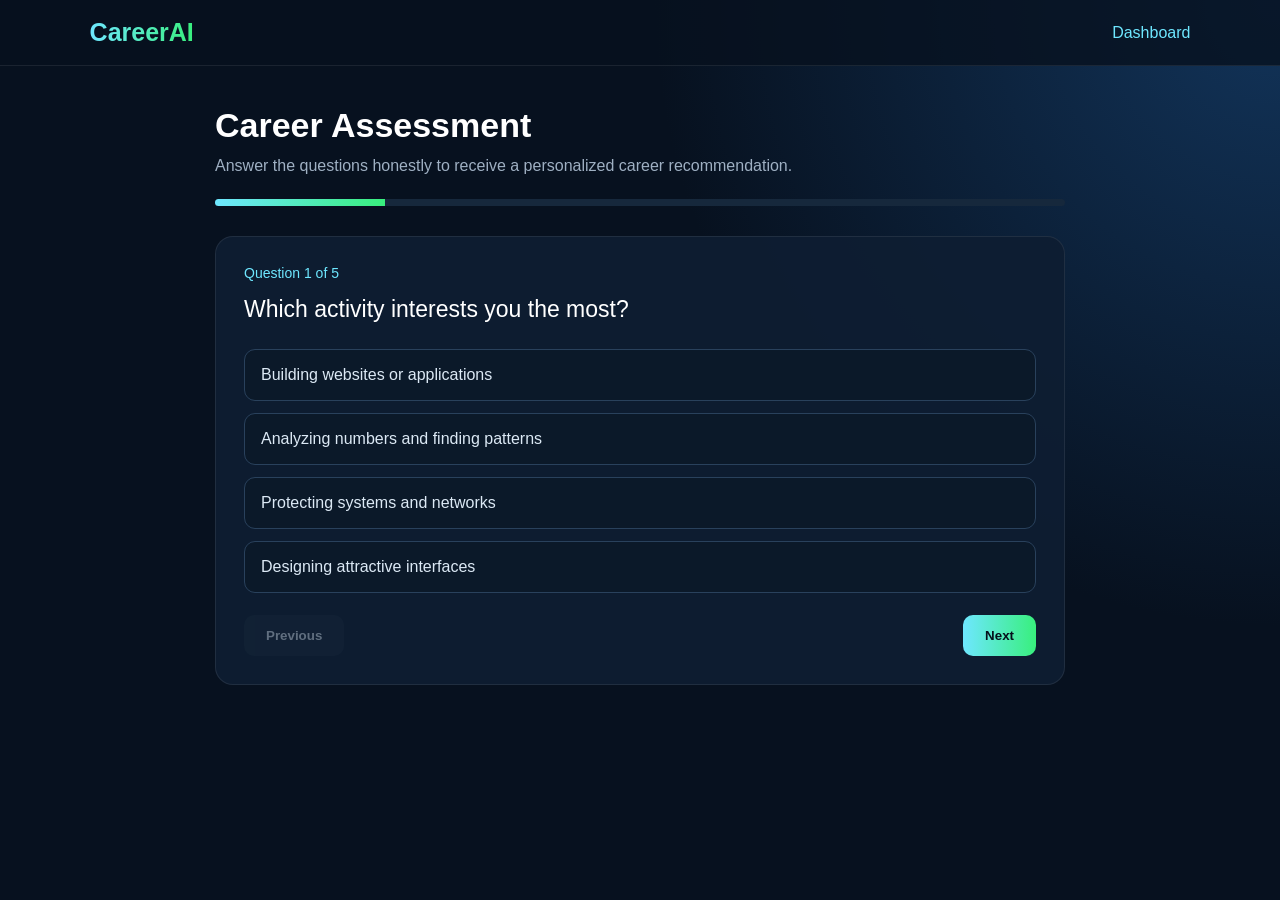
==== assessment.html @ 937c9fd8 "Add career assessment page" ====
<!DOCTYPE html>
<html lang="en">
<head>
<meta charset="UTF-8">
<meta name="viewport" content="width=device-width, initial-scale=1.0">
<title>Career Assessment | CareerAI</title>

<style>
*{
    box-sizing:border-box;
    margin:0;
    padding:0;
}

body{
    font-family:Arial,sans-serif;
    background:
        radial-gradient(circle at top right,#12345a,transparent 40%),
        #07111f;
    color:#fff;
    min-height:100vh;
}

.navbar{
    padding:18px 7%;
    display:flex;
    justify-content:space-between;
    align-items:center;
    border-bottom:1px solid rgba(255,255,255,.08);
    background:rgba(7,17,31,.8);
}

.logo{
    font-size:25px;
    font-weight:800;
    background:linear-gradient(90deg,#6ee7ff,#38ef7d);
    background-clip:text;
    -webkit-background-clip:text;
    -webkit-text-fill-color:transparent;
}

.back{
    color:#6ee7ff;
    text-decoration:none;
}

.container{
    width:92%;
    max-width:850px;
    margin:40px auto;
}

.header{
    margin-bottom:30px;
}

.header h1{
    font-size:34px;
    margin-bottom:8px;
}

.header p{
    color:#9fb0c3;
    line-height:1.6;
}

.progress{
    height:7px;
    background:#16283c;
    border-radius:10px;
    margin:20px 0 30px;
    overflow:hidden;
}

.progress-bar{
    height:100%;
    width:20%;
    background:linear-gradient(90deg,#6ee7ff,#38ef7d);
    transition:.3s;
}

.question-card{
    background:rgba(15,30,50,.92);
    border:1px solid rgba(255,255,255,.08);
    border-radius:18px;
    padding:28px;
}

.question-number{
    color:#6ee7ff;
    font-size:14px;
    margin-bottom:12px;
}

.question{
    font-size:23px;
    line-height:1.4;
    margin-bottom:24px;
}

.options{
    display:grid;
    gap:12px;
}

.option{
    padding:16px;
    border-radius:11px;
    border:1px solid #29415c;
    background:#0b1929;
    cursor:pointer;
    transition:.2s;
    color:#dce9f5;
}

.option:hover{
    border-color:#6ee7ff;
    transform:translateY(-1px);
}

.option.selected{
    border-color:#6ee7ff;
    background:rgba(110,231,255,.1);
}

.buttons{
    display:flex;
    justify-content:space-between;
    gap:12px;
    margin-top:22px;
}

button{
    border:none;
    padding:13px 22px;
    border-radius:10px;
    font-weight:700;
    cursor:pointer;
}

.prev{
    background:#17283b;
    color:#dce9f5;
}

.next{
    background:linear-gradient(90deg,#6ee7ff,#38ef7d);
    color:#06101b;
}

button:disabled{
    opacity:.4;
    cursor:not-allowed;
}

.result{
    display:none;
    text-align:center;
}

.result h2{
    font-size:30px;
    margin-bottom:15px;
}

.result-career{
    font-size:27px;
    font-weight:800;
    color:#6ee7ff;
    margin:15px 0;
}

.result p{
    color:#b7c7d8;
    line-height:1.7;
}

.score{
    margin:20px 0;
    font-size:22px;
    font-weight:700;
}

@media(max-width:600px){
    .header h1{
        font-size:28px;
    }

    .question{
        font-size:20px;
    }

    .question-card{
        padding:22px;
    }
}
</style>
</head>

<body>

<nav class="navbar">
    <div class="logo">CareerAI</div>
    <a class="back" href="dashboard.html">Dashboard</a>
</nav>

<main class="container">

    <div class="header">
        <h1>Career Assessment</h1>
        <p>
            Answer the questions honestly to receive a
            personalized career recommendation.
        </p>

        <div class="progress">
            <div class="progress-bar" id="progressBar"></div>
        </div>
    </div>

    <div class="question-card" id="questionCard">

        <div class="question-number" id="questionNumber">
            Question 1 of 5
        </div>

        <div class="question" id="question"></div>

        <div class="options" id="options"></div>

        <div class="buttons">

            <button
                class="prev"
                id="prevButton"
                onclick="previousQuestion()"
                disabled>
                Previous
            </button>

            <button
                class="next"
                id="nextButton"
                onclick="nextQuestion()">
                Next
            </button>

        </div>

    </div>

    <div class="question-card result" id="result">

        <h2>Assessment Complete 🎉</h2>

        <p>Your recommended career is:</p>

        <div class="result-career" id="resultCareer"></div>

        <div class="score" id="resultScore"></div>

        <p id="resultDescription"></p>

        <div class="buttons">
            <button
                class="next"
                onclick="window.location.href='recommendations.html'">
                View Recommendations
            </button>
        </div>

    </div>

</main>

<script>

const questions = [

    {
        question:"Which activity interests you the most?",
        options:[
            {text:"Building websites or applications",career:"Software Developer"},
            {text:"Analyzing numbers and finding patterns",career:"Data Analyst"},
            {text:"Protecting systems and networks",career:"Cyber Security Specialist"},
            {text:"Designing attractive interfaces",career:"UI/UX Designer"}
        ]
    },

    {
        question:"Which skill do you enjoy using most?",
        options:[
            {text:"Programming and logical thinking",career:"Software Developer"},
            {text:"Mathematics and data analysis",career:"Data Analyst"},
            {text:"Problem solving and security",career:"Cyber Security Specialist"},
            {text:"Creativity and visual design",career:"UI/UX Designer"}
        ]
    },

    {
        question:"What type of problem do you prefer solving?",
        options:[
            {text:"Technical problems using code",career:"Software Developer"},
            {text:"Problems involving data and statistics",career:"Data Analyst"},
            {text:"Security threats and vulnerabilities",career:"Cyber Security Specialist"},
            {text:"User experience and design problems",career:"UI/UX Designer"}
        ]
    },

    {
        question:"Which work environment sounds most interesting?",
        options:[
            {text:"Software development team",career:"Software Developer"},
            {text:"Business intelligence team",career:"Data Analyst"},
            {text:"Security operations team",career:"Cyber Security Specialist"},
            {text:"Creative design team",career:"UI/UX Designer"}
        ]
    },

    {
        question:"What is your strongest personal quality?",
        options:[
            {text:"Logical and systematic thinking",career:"Software Developer"},
            {text:"Analytical and detail-oriented thinking",career:"Data Analyst"},
            {text:"Alertness and problem solving",career:"Cyber Security Specialist"},
            {text:"Creativity and empathy",career:"UI/UX Designer"}
        ]
    }

];

let currentQuestion = 0;
let answers = [];

const questionElement =
    document.getElementById("question");

const optionsElement =
    document.getElementById("options");

const questionNumberElement =
    document.getElementById("questionNumber");

const progressBar =
    document.getElementById("progressBar");

const prevButton =
    document.getElementById("prevButton");

const nextButton =
    document.getElementById("nextButton");


function showQuestion(){

    const current =
        questions[currentQuestion];

    questionNumberElement.textContent =
        "Question " +
        (currentQuestion + 1) +
        " of " +
        questions.length;

    questionElement.textContent =
        current.question;

    optionsElement.innerHTML = "";

    current.options.forEach(function(option,index){

        const div =
            document.createElement("div");

        div.className = "option";

        div.textContent =
            option.text;

        if(
            answers[currentQuestion] &&
            answers[currentQuestion].index === index
        ){
            div.classList.add("selected");
        }

        div.onclick = function(){

            answers[currentQuestion] = {
                index:index,
                career:option.career
            };

            showQuestion();

        };

        optionsElement.appendChild(div);

    });

    prevButton.disabled =
        currentQuestion === 0;

    nextButton.textContent =
        currentQuestion === questions.length - 1
        ? "Finish Assessment"
        : "Next";

    progressBar.style.width =
        ((currentQuestion + 1) /
        questions.length * 100) + "%";
}


function nextQuestion(){

    if(!answers[currentQuestion]){

        alert("Please select an option.");
        return;

    }

    if(currentQuestion < questions.length - 1){

        currentQuestion++;

        showQuestion();

    }else{

        finishAssessment();

    }
}


function previousQuestion(){

    if(currentQuestion > 0){

        currentQuestion--;

        showQuestion();

    }
}


function finishAssessment(){

    const scores = {};

    answers.forEach(function(answer){

        scores[answer.career] =
            (scores[answer.career] || 0) + 1;

    });

    let recommendedCareer =
        "Software Developer";

    let highestScore = 0;

    Object.keys(scores).forEach(function(career){

        if(scores[career] > highestScore){

            highestScore =
                scores[career];

            recommendedCareer =
                career;
        }

    });

    const score =
        Math.round(
            highestScore /
            questions.length *
            100
        );

    const descriptions = {

        "Software Developer":
            "A career focused on designing, developing and maintaining software applications using programming and logical problem solving.",

        "Data Analyst":
            "A career focused on analyzing data, identifying patterns and supporting decisions using statistics and analytical tools.",

        "Cyber Security Specialist":
            "A career focused on protecting systems, networks and information from security threats and vulnerabilities.",

        "UI/UX Designer":
            "A career focused on creating useful, accessible and visually engaging digital experiences for users."
    };

    const skills = {

        "Software Developer":
            ["Java","Programming","Problem Solving","Web Development"],

        "Data Analyst":
            ["Python","Excel","SQL","Data Analysis"],

        "Cyber Security Specialist":
            ["Networking","Linux","Security","Risk Analysis"],

        "UI/UX Designer":
            ["Figma","Wireframing","Prototyping","User Research"]
    };

    const assessment = {

        career:recommendedCareer,

        score:score,

        description:
            descriptions[recommendedCareer],

        skills:
            skills[recommendedCareer]

    };

    localStorage.setItem(
        "careerAIAssessment",
        JSON.stringify(assessment)
    );

    document.getElementById("questionCard")
        .style.display = "none";

    document.getElementById("result")
        .style.display = "block";

    document.getElementById("resultCareer")
        .textContent = recommendedCareer;

    document.getElementById("resultScore")
        .textContent =
            "Match Score: " + score + "%";

    document.getElementById("resultDescription")
        .textContent =
            descriptions[recommendedCareer];
}


showQuestion();

</script>

</body>
</html>
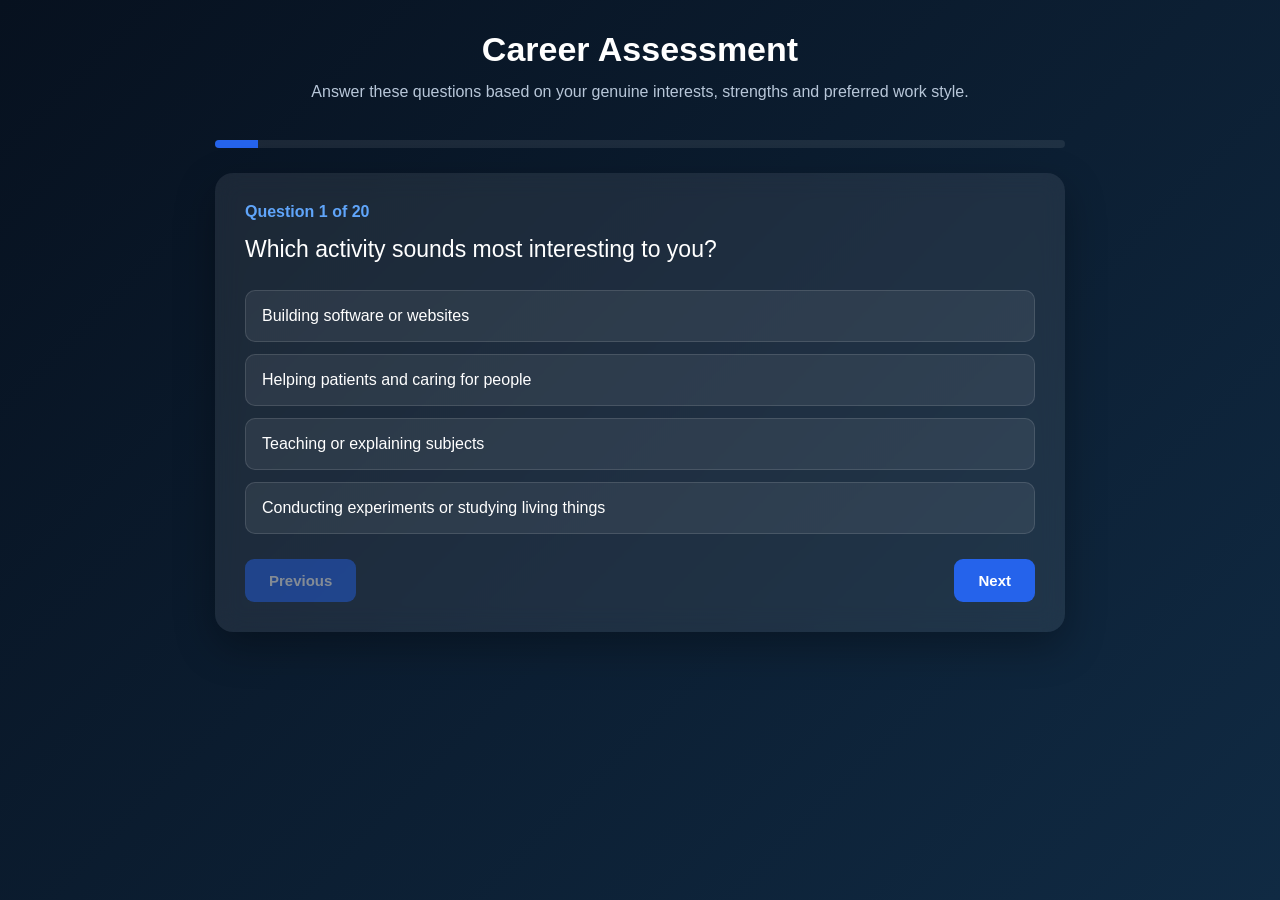
==== commit 961a9bbb: "Expand career assessment" ====
--- a/assessment.html
+++ b/assessment.html
@@ -1,554 +1,990 @@
 <!DOCTYPE html>
 <html lang="en">
 <head>
-<meta charset="UTF-8">
-<meta name="viewport" content="width=device-width, initial-scale=1.0">
-<title>Career Assessment | CareerAI</title>
-
-<style>
-*{
-    box-sizing:border-box;
-    margin:0;
-    padding:0;
-}
-
-body{
-    font-family:Arial,sans-serif;
-    background:
-        radial-gradient(circle at top right,#12345a,transparent 40%),
-        #07111f;
-    color:#fff;
-    min-height:100vh;
-}
-
-.navbar{
-    padding:18px 7%;
-    display:flex;
-    justify-content:space-between;
-    align-items:center;
-    border-bottom:1px solid rgba(255,255,255,.08);
-    background:rgba(7,17,31,.8);
-}
-
-.logo{
-    font-size:25px;
-    font-weight:800;
-    background:linear-gradient(90deg,#6ee7ff,#38ef7d);
-    background-clip:text;
-    -webkit-background-clip:text;
-    -webkit-text-fill-color:transparent;
-}
-
-.back{
-    color:#6ee7ff;
-    text-decoration:none;
-}
-
-.container{
-    width:92%;
-    max-width:850px;
-    margin:40px auto;
-}
-
-.header{
-    margin-bottom:30px;
-}
-
-.header h1{
-    font-size:34px;
-    margin-bottom:8px;
-}
-
-.header p{
-    color:#9fb0c3;
-    line-height:1.6;
-}
-
-.progress{
-    height:7px;
-    background:#16283c;
-    border-radius:10px;
-    margin:20px 0 30px;
-    overflow:hidden;
-}
-
-.progress-bar{
-    height:100%;
-    width:20%;
-    background:linear-gradient(90deg,#6ee7ff,#38ef7d);
-    transition:.3s;
-}
-
-.question-card{
-    background:rgba(15,30,50,.92);
-    border:1px solid rgba(255,255,255,.08);
-    border-radius:18px;
-    padding:28px;
-}
-
-.question-number{
-    color:#6ee7ff;
-    font-size:14px;
-    margin-bottom:12px;
-}
-
-.question{
-    font-size:23px;
-    line-height:1.4;
-    margin-bottom:24px;
-}
-
-.options{
-    display:grid;
-    gap:12px;
-}
-
-.option{
-    padding:16px;
-    border-radius:11px;
-    border:1px solid #29415c;
-    background:#0b1929;
-    cursor:pointer;
-    transition:.2s;
-    color:#dce9f5;
-}
-
-.option:hover{
-    border-color:#6ee7ff;
-    transform:translateY(-1px);
-}
-
-.option.selected{
-    border-color:#6ee7ff;
-    background:rgba(110,231,255,.1);
-}
-
-.buttons{
-    display:flex;
-    justify-content:space-between;
-    gap:12px;
-    margin-top:22px;
-}
-
-button{
-    border:none;
-    padding:13px 22px;
-    border-radius:10px;
-    font-weight:700;
-    cursor:pointer;
-}
-
-.prev{
-    background:#17283b;
-    color:#dce9f5;
-}
-
-.next{
-    background:linear-gradient(90deg,#6ee7ff,#38ef7d);
-    color:#06101b;
-}
-
-button:disabled{
-    opacity:.4;
-    cursor:not-allowed;
-}
-
-.result{
-    display:none;
-    text-align:center;
-}
-
-.result h2{
-    font-size:30px;
-    margin-bottom:15px;
-}
-
-.result-career{
-    font-size:27px;
-    font-weight:800;
-    color:#6ee7ff;
-    margin:15px 0;
-}
-
-.result p{
-    color:#b7c7d8;
-    line-height:1.7;
-}
-
-.score{
-    margin:20px 0;
-    font-size:22px;
-    font-weight:700;
-}
-
-@media(max-width:600px){
-    .header h1{
-        font-size:28px;
-    }
-
-    .question{
-        font-size:20px;
-    }
-
-    .question-card{
-        padding:22px;
-    }
-}
-</style>
+    <meta charset="UTF-8">
+    <meta name="viewport" content="width=device-width, initial-scale=1.0">
+
+    <title>CareerAI - Career Assessment</title>
+
+    <style>
+        * {
+            margin: 0;
+            padding: 0;
+            box-sizing: border-box;
+        }
+
+        body {
+            font-family: Arial, sans-serif;
+            min-height: 100vh;
+            background: linear-gradient(135deg, #07111f, #102a43);
+            color: white;
+            padding: 30px 20px;
+        }
+
+        .container {
+            max-width: 850px;
+            margin: auto;
+        }
+
+        .header {
+            text-align: center;
+            margin-bottom: 35px;
+        }
+
+        .header h1 {
+            font-size: 34px;
+            margin-bottom: 10px;
+        }
+
+        .header p {
+            color: #b8c7d9;
+            line-height: 1.6;
+        }
+
+        .progress-container {
+            background: rgba(255,255,255,.08);
+            height: 8px;
+            border-radius: 20px;
+            margin-bottom: 25px;
+            overflow: hidden;
+        }
+
+        .progress {
+            height: 100%;
+            width: 0%;
+            background: #2563eb;
+            transition: width .3s ease;
+        }
+
+        .question-card {
+            background: rgba(255,255,255,.08);
+            border-radius: 18px;
+            padding: 30px;
+            box-shadow: 0 15px 40px rgba(0,0,0,.3);
+            backdrop-filter: blur(12px);
+        }
+
+        .question-number {
+            color: #60a5fa;
+            font-weight: bold;
+            margin-bottom: 12px;
+        }
+
+        .question {
+            font-size: 23px;
+            line-height: 1.4;
+            margin-bottom: 25px;
+        }
+
+        .options {
+            display: grid;
+            gap: 12px;
+        }
+
+        .option {
+            padding: 16px;
+            border-radius: 10px;
+            background: rgba(255,255,255,.07);
+            border: 1px solid rgba(255,255,255,.12);
+            cursor: pointer;
+            transition: .2s ease;
+        }
+
+        .option:hover {
+            background: rgba(37,99,235,.25);
+            border-color: #3b82f6;
+        }
+
+        .option.selected {
+            background: #2563eb;
+            border-color: #60a5fa;
+        }
+
+        .navigation {
+            display: flex;
+            justify-content: space-between;
+            gap: 15px;
+            margin-top: 25px;
+        }
+
+        button {
+            padding: 13px 24px;
+            border: none;
+            border-radius: 9px;
+            background: #2563eb;
+            color: white;
+            font-size: 15px;
+            font-weight: bold;
+            cursor: pointer;
+        }
+
+        button:hover {
+            background: #1d4ed8;
+        }
+
+        button:disabled {
+            opacity: .45;
+            cursor: not-allowed;
+        }
+
+        .result {
+            display: none;
+            background: rgba(255,255,255,.08);
+            border-radius: 18px;
+            padding: 35px;
+            text-align: center;
+        }
+
+        .result h2 {
+            font-size: 30px;
+            margin-bottom: 15px;
+        }
+
+        .score {
+            color: #60a5fa;
+            font-size: 22px;
+            font-weight: bold;
+            margin-bottom: 20px;
+        }
+
+        .description {
+            color: #c5d2df;
+            line-height: 1.7;
+            margin-bottom: 25px;
+        }
+
+        .skills {
+            display: flex;
+            flex-wrap: wrap;
+            justify-content: center;
+            gap: 10px;
+            margin-bottom: 25px;
+        }
+
+        .skill {
+            background: rgba(37,99,235,.25);
+            padding: 8px 13px;
+            border-radius: 20px;
+            font-size: 14px;
+        }
+
+        .result a {
+            display: inline-block;
+            padding: 13px 22px;
+            background: #2563eb;
+            color: white;
+            text-decoration: none;
+            border-radius: 9px;
+            font-weight: bold;
+            margin: 5px;
+        }
+
+        .home-link {
+            background: #334155 !important;
+        }
+
+        @media(max-width:600px) {
+
+            .question-card,
+            .result {
+                padding: 22px;
+            }
+
+            .question {
+                font-size: 19px;
+            }
+
+            .navigation {
+                flex-direction: column;
+            }
+
+            button {
+                width: 100%;
+            }
+        }
+    </style>
 </head>
 
 <body>
 
-<nav class="navbar">
-    <div class="logo">CareerAI</div>
-    <a class="back" href="dashboard.html">Dashboard</a>
-</nav>
-
-<main class="container">
+<div class="container">
 
     <div class="header">
         <h1>Career Assessment</h1>
+
         <p>
-            Answer the questions honestly to receive a
-            personalized career recommendation.
+            Answer these questions based on your genuine interests,
+            strengths and preferred work style.
         </p>
-
-        <div class="progress">
-            <div class="progress-bar" id="progressBar"></div>
+    </div>
+
+    <div id="assessmentArea">
+
+        <div class="progress-container">
+            <div id="progress" class="progress"></div>
         </div>
+
+        <div class="question-card">
+
+            <div id="questionNumber" class="question-number"></div>
+
+            <div id="question" class="question"></div>
+
+            <div id="options" class="options"></div>
+
+            <div class="navigation">
+
+                <button
+                    id="previousButton"
+                    onclick="previousQuestion()">
+                    Previous
+                </button>
+
+                <button
+                    id="nextButton"
+                    onclick="nextQuestion()">
+                    Next
+                </button>
+
+            </div>
+
+        </div>
+
     </div>
 
-    <div class="question-card" id="questionCard">
-
-        <div class="question-number" id="questionNumber">
-            Question 1 of 5
-        </div>
-
-        <div class="question" id="question"></div>
-
-        <div class="options" id="options"></div>
-
-        <div class="buttons">
-
-            <button
-                class="prev"
-                id="prevButton"
-                onclick="previousQuestion()"
-                disabled>
-                Previous
-            </button>
-
-            <button
-                class="next"
-                id="nextButton"
-                onclick="nextQuestion()">
-                Next
-            </button>
-
-        </div>
-
-    </div>
-
-    <div class="question-card result" id="result">
-
-        <h2>Assessment Complete 🎉</h2>
-
-        <p>Your recommended career is:</p>
-
-        <div class="result-career" id="resultCareer"></div>
-
-        <div class="score" id="resultScore"></div>
-
-        <p id="resultDescription"></p>
-
-        <div class="buttons">
-            <button
-                class="next"
-                onclick="window.location.href='recommendations.html'">
-                View Recommendations
-            </button>
-        </div>
-
-    </div>
-
-</main>
+    <div id="result" class="result"></div>
+
+</div>
 
 <script>
 
 const questions = [
 
     {
-        question:"Which activity interests you the most?",
-        options:[
-            {text:"Building websites or applications",career:"Software Developer"},
-            {text:"Analyzing numbers and finding patterns",career:"Data Analyst"},
-            {text:"Protecting systems and networks",career:"Cyber Security Specialist"},
-            {text:"Designing attractive interfaces",career:"UI/UX Designer"}
-        ]
-    },
-
-    {
-        question:"Which skill do you enjoy using most?",
-        options:[
-            {text:"Programming and logical thinking",career:"Software Developer"},
-            {text:"Mathematics and data analysis",career:"Data Analyst"},
-            {text:"Problem solving and security",career:"Cyber Security Specialist"},
-            {text:"Creativity and visual design",career:"UI/UX Designer"}
-        ]
-    },
-
-    {
-        question:"What type of problem do you prefer solving?",
-        options:[
-            {text:"Technical problems using code",career:"Software Developer"},
-            {text:"Problems involving data and statistics",career:"Data Analyst"},
-            {text:"Security threats and vulnerabilities",career:"Cyber Security Specialist"},
-            {text:"User experience and design problems",career:"UI/UX Designer"}
-        ]
-    },
-
-    {
-        question:"Which work environment sounds most interesting?",
-        options:[
-            {text:"Software development team",career:"Software Developer"},
-            {text:"Business intelligence team",career:"Data Analyst"},
-            {text:"Security operations team",career:"Cyber Security Specialist"},
-            {text:"Creative design team",career:"UI/UX Designer"}
-        ]
-    },
-
-    {
-        question:"What is your strongest personal quality?",
-        options:[
-            {text:"Logical and systematic thinking",career:"Software Developer"},
-            {text:"Analytical and detail-oriented thinking",career:"Data Analyst"},
-            {text:"Alertness and problem solving",career:"Cyber Security Specialist"},
-            {text:"Creativity and empathy",career:"UI/UX Designer"}
+        question:
+            "Which activity sounds most interesting to you?",
+        options: [
+            ["Building software or websites", "technology"],
+            ["Helping patients and caring for people", "healthcare"],
+            ["Teaching or explaining subjects", "education"],
+            ["Conducting experiments or studying living things", "biology"]
+        ]
+    },
+
+    {
+        question:
+            "Which subject do you enjoy the most?",
+        options: [
+            ["Computer Science", "technology"],
+            ["Biology", "biology"],
+            ["Mathematics and Statistics", "data"],
+            ["Languages and Social Sciences", "education"]
+        ]
+    },
+
+    {
+        question:
+            "How would you feel about working in a hospital?",
+        options: [
+            ["Very interested", "healthcare"],
+            ["Interested in laboratory work", "lab"],
+            ["Not particularly interested", "technology"],
+            ["I prefer teaching or office work", "education"]
+        ]
+    },
+
+    {
+        question:
+            "What type of problem do you enjoy solving?",
+        options: [
+            ["Programming and technical problems", "technology"],
+            ["Medical or biological problems", "healthcare"],
+            ["Data and numerical problems", "data"],
+            ["People, learning and communication problems", "education"]
+        ]
+    },
+
+    {
+        question:
+            "Which activity would you enjoy in a laboratory?",
+        options: [
+            ["Studying cells, genes or organisms", "biology"],
+            ["Testing medical samples", "lab"],
+            ["Developing technology or software", "technology"],
+            ["I would rather teach or communicate", "education"]
+        ]
+    },
+
+    {
+        question:
+            "Which work environment appeals to you most?",
+        options: [
+            ["Technology company", "technology"],
+            ["Hospital or healthcare centre", "healthcare"],
+            ["School or college", "education"],
+            ["Research or laboratory", "biology"]
+        ]
+    },
+
+    {
+        question:
+            "What is your strongest natural ability?",
+        options: [
+            ["Logical thinking", "technology"],
+            ["Understanding people", "healthcare"],
+            ["Explaining ideas clearly", "education"],
+            ["Scientific curiosity", "biology"]
+        ]
+    },
+
+    {
+        question:
+            "Which activity sounds most rewarding?",
+        options: [
+            ["Creating an application", "software"],
+            ["Helping a patient recover", "healthcare"],
+            ["Helping students understand a topic", "education"],
+            ["Discovering something through research", "research"]
+        ]
+    },
+
+    {
+        question:
+            "How interested are you in human anatomy and physiology?",
+        options: [
+            ["Very interested", "medical"],
+            ["Somewhat interested", "healthcare"],
+            ["Interested mainly from a research perspective", "biology"],
+            ["Not very interested", "technology"]
+        ]
+    },
+
+    {
+        question:
+            "Which activity would you prefer?",
+        options: [
+            ["Analyzing datasets", "data"],
+            ["Performing laboratory tests", "lab"],
+            ["Teaching a group of students", "education"],
+            ["Designing software", "software"]
+        ]
+    },
+
+    {
+        question:
+            "Which statement describes you best?",
+        options: [
+            ["I enjoy computers and technology", "technology"],
+            ["I enjoy caring for people", "healthcare"],
+            ["I enjoy explaining and guiding others", "education"],
+            ["I enjoy science and experiments", "biology"]
+        ]
+    },
+
+    {
+        question:
+            "Which career activity sounds most exciting?",
+        options: [
+            ["Developing artificial intelligence", "ai"],
+            ["Working with medicines", "pharmacy"],
+            ["Teaching students", "teacher"],
+            ["Studying diseases and biological systems", "research"]
+        ]
+    },
+
+    {
+        question:
+            "How do you feel about mathematics?",
+        options: [
+            ["I really enjoy it", "data"],
+            ["I use it when solving technical problems", "technology"],
+            ["I prefer biology and science", "biology"],
+            ["I prefer communication and people", "education"]
+        ]
+    },
+
+    {
+        question:
+            "Which skill would you most like to develop?",
+        options: [
+            ["Programming", "software"],
+            ["Clinical and patient-care skills", "healthcare"],
+            ["Teaching and presentation", "teacher"],
+            ["Laboratory and research skills", "lab"]
+        ]
+    },
+
+    {
+        question:
+            "What motivates you most?",
+        options: [
+            ["Creating innovative technology", "technology"],
+            ["Improving people's health", "healthcare"],
+            ["Helping people learn", "education"],
+            ["Discovering new scientific knowledge", "research"]
+        ]
+    },
+
+    {
+        question:
+            "Which activity requires the type of attention you enjoy?",
+        options: [
+            ["Debugging code", "software"],
+            ["Checking medical information carefully", "medical"],
+            ["Preparing lessons", "teacher"],
+            ["Analyzing laboratory results", "lab"]
+        ]
+    },
+
+    {
+        question:
+            "Which field interests you most?",
+        options: [
+            ["Artificial Intelligence", "ai"],
+            ["Medicine and healthcare", "healthcare"],
+            ["Education and teaching", "education"],
+            ["Biotechnology and life sciences", "biology"]
+        ]
+    },
+
+    {
+        question:
+            "Would you enjoy working directly with people every day?",
+        options: [
+            ["Yes, especially patients", "healthcare"],
+            ["Yes, especially students", "teacher"],
+            ["Sometimes, but I prefer technology", "technology"],
+            ["I prefer laboratory or research work", "research"]
+        ]
+    },
+
+    {
+        question:
+            "Which achievement would make you most proud?",
+        options: [
+            ["Building useful software", "software"],
+            ["Helping someone improve their health", "healthcare"],
+            ["Helping students succeed", "education"],
+            ["Making a scientific discovery", "research"]
+        ]
+    },
+
+    {
+        question:
+            "Which career direction feels closest to your personality?",
+        options: [
+            ["Technology and innovation", "technology"],
+            ["Healthcare and patient care", "healthcare"],
+            ["Teaching and education", "education"],
+            ["Science and biological research", "biology"]
         ]
     }
 
 ];
 
+
+const careers = {
+
+    "Software Developer": {
+        keys: ["technology", "software"],
+        description:
+            "Designs, develops and maintains software applications and digital systems.",
+        skills: [
+            "Programming",
+            "Problem Solving",
+            "Algorithms",
+            "Web Development",
+            "Database Skills",
+            "Logical Thinking"
+        ]
+    },
+
+    "Data Analyst": {
+        keys: ["data"],
+        description:
+            "Analyzes data to discover patterns, trends and insights that support decision-making.",
+        skills: [
+            "Statistics",
+            "Data Analysis",
+            "Excel",
+            "SQL",
+            "Visualization",
+            "Critical Thinking"
+        ]
+    },
+
+    "AI / Machine Learning Engineer": {
+        keys: ["ai", "technology"],
+        description:
+            "Develops intelligent systems using artificial intelligence and machine learning techniques.",
+        skills: [
+            "Python",
+            "Machine Learning",
+            "Mathematics",
+            "Statistics",
+            "Data Science",
+            "Problem Solving"
+        ]
+    },
+
+    "Cybersecurity Specialist": {
+        keys: ["technology"],
+        description:
+            "Protects computer systems, networks and data from security threats.",
+        skills: [
+            "Networking",
+            "Cybersecurity",
+            "Linux",
+            "Security Analysis",
+            "Problem Solving",
+            "Risk Management"
+        ]
+    },
+
+    "UI/UX Designer": {
+        keys: ["technology"],
+        description:
+            "Designs user-friendly digital interfaces and experiences.",
+        skills: [
+            "UI Design",
+            "UX Research",
+            "Wireframing",
+            "Prototyping",
+            "Creativity",
+            "Communication"
+        ]
+    },
+
+    "Cloud Engineer": {
+        keys: ["technology"],
+        description:
+            "Designs and manages cloud-based infrastructure and services.",
+        skills: [
+            "Cloud Computing",
+            "Networking",
+            "Linux",
+            "DevOps",
+            "Security",
+            "Problem Solving"
+        ]
+    },
+
+    "Doctor / Medical Professional": {
+        keys: ["medical", "healthcare"],
+        description:
+            "Works in healthcare to diagnose, treat and manage medical conditions.",
+        skills: [
+            "Biology",
+            "Anatomy",
+            "Clinical Reasoning",
+            "Patient Care",
+            "Communication",
+            "Decision Making"
+        ]
+    },
+
+    "Nurse": {
+        keys: ["healthcare"],
+        description:
+            "Provides patient care, supports treatment and works closely with healthcare teams.",
+        skills: [
+            "Patient Care",
+            "Communication",
+            "Empathy",
+            "Clinical Skills",
+            "Teamwork",
+            "Attention to Detail"
+        ]
+    },
+
+    "Pharmacist": {
+        keys: ["pharmacy", "healthcare"],
+        description:
+            "Works with medicines, medication safety and patient counselling.",
+        skills: [
+            "Pharmacology",
+            "Chemistry",
+            "Biology",
+            "Medicine Knowledge",
+            "Accuracy",
+            "Patient Counselling"
+        ]
+    },
+
+    "Medical Laboratory Technologist": {
+        keys: ["lab"],
+        description:
+            "Performs laboratory testing and analysis that helps healthcare professionals diagnose conditions.",
+        skills: [
+            "Biology",
+            "Chemistry",
+            "Laboratory Techniques",
+            "Scientific Reasoning",
+            "Data Analysis",
+            "Accuracy"
+        ]
+    },
+
+    "Physiotherapist": {
+        keys: ["healthcare"],
+        description:
+            "Helps patients improve movement, physical function and recovery from injury or illness.",
+        skills: [
+            "Human Anatomy",
+            "Exercise Science",
+            "Patient Care",
+            "Communication",
+            "Observation",
+            "Empathy"
+        ]
+    },
+
+    "Biotechnology / Life Science Professional": {
+        keys: ["biology", "research"],
+        description:
+            "Applies biological science and research techniques to healthcare, agriculture, industry and scientific discovery.",
+        skills: [
+            "Biology",
+            "Genetics",
+            "Laboratory Techniques",
+            "Research",
+            "Data Analysis",
+            "Scientific Reasoning"
+        ]
+    },
+
+    "Teacher / Educator": {
+        keys: ["education", "teacher"],
+        description:
+            "Helps students learn, develop skills and understand academic concepts.",
+        skills: [
+            "Communication",
+            "Teaching",
+            "Presentation",
+            "Subject Knowledge",
+            "Patience",
+            "Classroom Management"
+        ]
+    },
+
+    "Lecturer / Academic Researcher": {
+        keys: ["education", "research"],
+        description:
+            "Combines advanced teaching with academic research and knowledge development.",
+        skills: [
+            "Research",
+            "Teaching",
+            "Academic Writing",
+            "Communication",
+            "Critical Thinking",
+            "Subject Expertise"
+        ]
+    },
+
+    "Business Analyst": {
+        keys: ["data", "education"],
+        description:
+            "Studies business problems, data and processes to help organizations make better decisions.",
+        skills: [
+            "Data Analysis",
+            "Communication",
+            "Problem Solving",
+            "Business Knowledge",
+            "Critical Thinking",
+            "Documentation"
+        ]
+    },
+
+    "Research Scientist": {
+        keys: ["research", "biology", "lab"],
+        description:
+            "Conducts scientific research to investigate questions and develop new knowledge.",
+        skills: [
+            "Research",
+            "Scientific Method",
+            "Biology",
+            "Laboratory Skills",
+            "Data Analysis",
+            "Critical Thinking"
+        ]
+    }
+
+};
+
+
 let currentQuestion = 0;
+
 let answers = [];
 
-const questionElement =
-    document.getElementById("question");
-
-const optionsElement =
-    document.getElementById("options");
-
-const questionNumberElement =
-    document.getElementById("questionNumber");
-
-const progressBar =
-    document.getElementById("progressBar");
-
-const prevButton =
-    document.getElementById("prevButton");
-
-const nextButton =
-    document.getElementById("nextButton");
-
-
-function showQuestion(){
-
-    const current =
+
+function showQuestion() {
+
+    const question =
         questions[currentQuestion];
 
-    questionNumberElement.textContent =
+    document.getElementById("questionNumber")
+        .textContent =
         "Question " +
         (currentQuestion + 1) +
         " of " +
         questions.length;
 
-    questionElement.textContent =
-        current.question;
-
-    optionsElement.innerHTML = "";
-
-    current.options.forEach(function(option,index){
-
-        const div =
-            document.createElement("div");
-
-        div.className = "option";
-
-        div.textContent =
-            option.text;
-
-        if(
-            answers[currentQuestion] &&
-            answers[currentQuestion].index === index
-        ){
-            div.classList.add("selected");
-        }
-
-        div.onclick = function(){
-
-            answers[currentQuestion] = {
-                index:index,
-                career:option.career
+    document.getElementById("question")
+        .textContent =
+        question.question;
+
+    const optionsContainer =
+        document.getElementById("options");
+
+    optionsContainer.innerHTML = "";
+
+    question.options.forEach(
+        function(option, index) {
+
+            const div =
+                document.createElement("div");
+
+            div.className = "option";
+
+            div.textContent = option[0];
+
+            if (
+                answers[currentQuestion] ===
+                option[1]
+            ) {
+                div.classList.add("selected");
+            }
+
+            div.onclick = function() {
+
+                answers[currentQuestion] =
+                    option[1];
+
+                document
+                    .querySelectorAll(".option")
+                    .forEach(
+                        function(item) {
+                            item.classList.remove(
+                                "selected"
+                            );
+                        }
+                    );
+
+                div.classList.add("selected");
             };
 
-            showQuestion();
-
-        };
-
-        optionsElement.appendChild(div);
-
-    });
-
-    prevButton.disabled =
+            optionsContainer.appendChild(div);
+        }
+    );
+
+    document.getElementById("progress")
+        .style.width =
+        (
+            (currentQuestion + 1) /
+            questions.length *
+            100
+        ) + "%";
+
+    document.getElementById("previousButton")
+        .disabled =
         currentQuestion === 0;
 
-    nextButton.textContent =
-        currentQuestion === questions.length - 1
-        ? "Finish Assessment"
-        : "Next";
-
-    progressBar.style.width =
-        ((currentQuestion + 1) /
-        questions.length * 100) + "%";
+    document.getElementById("nextButton")
+        .textContent =
+        currentQuestion ===
+        questions.length - 1
+            ? "Get My Career"
+            : "Next";
 }
 
 
-function nextQuestion(){
-
-    if(!answers[currentQuestion]){
-
-        alert("Please select an option.");
+function nextQuestion() {
+
+    if (!answers[currentQuestion]) {
+
+        alert(
+            "Please select an answer before continuing."
+        );
+
         return;
-
     }
 
-    if(currentQuestion < questions.length - 1){
+    if (
+        currentQuestion <
+        questions.length - 1
+    ) {
 
         currentQuestion++;
 
         showQuestion();
 
-    }else{
-
-        finishAssessment();
+    } else {
+
+        calculateResult();
 
     }
 }
 
 
-function previousQuestion(){
-
-    if(currentQuestion > 0){
+function previousQuestion() {
+
+    if (currentQuestion > 0) {
 
         currentQuestion--;
 
         showQuestion();
-
     }
 }
 
 
-function finishAssessment(){
+function calculateResult() {
 
     const scores = {};
 
-    answers.forEach(function(answer){
-
-        scores[answer.career] =
-            (scores[answer.career] || 0) + 1;
-
-    });
+    Object.keys(careers)
+        .forEach(
+            function(career) {
+                scores[career] = 0;
+            }
+        );
+
+
+    answers.forEach(
+        function(answer) {
+
+            Object.keys(careers)
+                .forEach(
+                    function(career) {
+
+                        if (
+                            careers[career]
+                                .keys
+                                .includes(answer)
+                        ) {
+
+                            scores[career]++;
+
+                        }
+
+                    }
+                );
+
+        }
+    );
+
 
     let recommendedCareer =
-        "Software Developer";
-
-    let highestScore = 0;
-
-    Object.keys(scores).forEach(function(career){
-
-        if(scores[career] > highestScore){
-
-            highestScore =
-                scores[career];
-
-            recommendedCareer =
-                career;
-        }
-
-    });
-
-    const score =
+        Object.keys(scores)[0];
+
+    Object.keys(scores)
+        .forEach(
+            function(career) {
+
+                if (
+                    scores[career] >
+                    scores[recommendedCareer]
+                ) {
+
+                    recommendedCareer =
+                        career;
+
+                }
+
+            }
+        );
+
+
+    const maxPossible =
+        questions.length;
+
+    const rawScore =
+        scores[recommendedCareer];
+
+    const percentage =
         Math.round(
-            highestScore /
-            questions.length *
-            100
+            (
+                rawScore /
+                maxPossible
+            ) * 100
         );
 
-    const descriptions = {
-
-        "Software Developer":
-            "A career focused on designing, developing and maintaining software applications using programming and logical problem solving.",
-
-        "Data Analyst":
-            "A career focused on analyzing data, identifying patterns and supporting decisions using statistics and analytical tools.",
-
-        "Cyber Security Specialist":
-            "A career focused on protecting systems, networks and information from security threats and vulnerabilities.",
-
-        "UI/UX Designer":
-            "A career focused on creating useful, accessible and visually engaging digital experiences for users."
+
+    const career =
+        careers[recommendedCareer];
+
+
+    const assessment = {
+
+        career:
+            recommendedCareer,
+
+        score:
+            percentage,
+
+        description:
+            career.description,
+
+        skills:
+            career.skills
     };
 
-    const skills = {
-
-        "Software Developer":
-            ["Java","Programming","Problem Solving","Web Development"],
-
-        "Data Analyst":
-            ["Python","Excel","SQL","Data Analysis"],
-
-        "Cyber Security Specialist":
-            ["Networking","Linux","Security","Risk Analysis"],
-
-        "UI/UX Designer":
-            ["Figma","Wireframing","Prototyping","User Research"]
-    };
-
-    const assessment = {
-
-        career:recommendedCareer,
-
-        score:score,
-
-        description:
-            descriptions[recommendedCareer],
-
-        skills:
-            skills[recommendedCareer]
-
-    };
 
     localStorage.setItem(
         "careerAIAssessment",
         JSON.stringify(assessment)
     );
 
-    document.getElementById("questionCard")
+
+    document.getElementById("assessmentArea")
         .style.display = "none";
 
-    document.getElementById("result")
-        .style.display = "block";
-
-    document.getElementById("resultCareer")
-        .textContent = recommendedCareer;
-
-    document.getElementById("resultScore")
-        .textContent =
-            "Match Score: " + score + "%";
-
-    document.getElementById("resultDescription")
-        .textContent =
-            descriptions[recommendedCareer];
+
+    const result =
+        document.getElementById("result");
+
+    result.style.display = "block";
+
+
+    result.innerHTML = `
+
+        <h2>
+            Your Recommended Career
+        </h2>
+
+        <div class="score">
+            ${recommendedCareer}
+            <br>
+            ${percentage}% Match
+        </div>
+
+        <div class="description">
+            ${career.description}
+        </div>
+
+        <div class="skills">
+
+            ${career.skills.map(
+                function(skill) {
+                    return `
+                        <span class="skill">
+                            ${skill}
+                        </span>
+                    `;
+                }
+            ).join("")}
+
+        </div>
+
+        <a href="recommendations.html">
+            View Recommendation
+        </a>
+
+        <a
+            href="dashboard.html"
+            class="home-link">
+            Dashboard
+        </a>
+    `;
 }
 
 
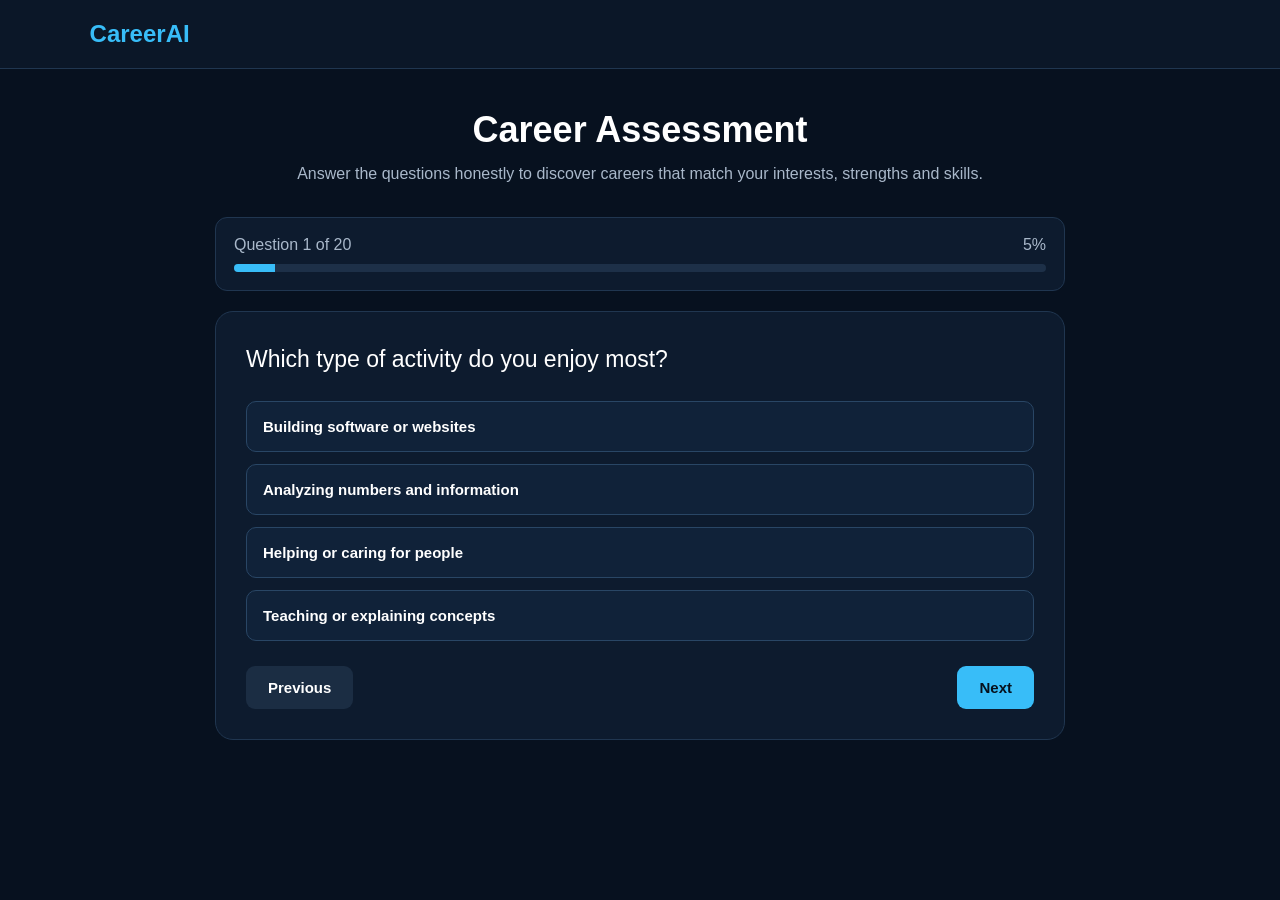
==== commit 469471e4: "Improve career assessment scoring" ====
--- a/assessment.html
+++ b/assessment.html
@@ -1,495 +1,480 @@
 <!DOCTYPE html>
 <html lang="en">
+
 <head>
+
     <meta charset="UTF-8">
-    <meta name="viewport" content="width=device-width, initial-scale=1.0">
-
-    <title>CareerAI - Career Assessment</title>
+
+    <meta
+        name="viewport"
+        content="width=device-width, initial-scale=1.0">
+
+    <title>Career Assessment - CareerAI</title>
 
     <style>
-        * {
-            margin: 0;
-            padding: 0;
-            box-sizing: border-box;
-        }
-
-        body {
-            font-family: Arial, sans-serif;
-            min-height: 100vh;
-            background: linear-gradient(135deg, #07111f, #102a43);
-            color: white;
-            padding: 30px 20px;
-        }
-
-        .container {
-            max-width: 850px;
-            margin: auto;
-        }
-
-        .header {
-            text-align: center;
-            margin-bottom: 35px;
-        }
-
-        .header h1 {
-            font-size: 34px;
-            margin-bottom: 10px;
-        }
-
-        .header p {
-            color: #b8c7d9;
-            line-height: 1.6;
-        }
-
-        .progress-container {
-            background: rgba(255,255,255,.08);
-            height: 8px;
-            border-radius: 20px;
-            margin-bottom: 25px;
-            overflow: hidden;
-        }
-
-        .progress {
-            height: 100%;
-            width: 0%;
-            background: #2563eb;
-            transition: width .3s ease;
-        }
-
-        .question-card {
-            background: rgba(255,255,255,.08);
-            border-radius: 18px;
-            padding: 30px;
-            box-shadow: 0 15px 40px rgba(0,0,0,.3);
-            backdrop-filter: blur(12px);
-        }
-
-        .question-number {
-            color: #60a5fa;
-            font-weight: bold;
-            margin-bottom: 12px;
-        }
-
-        .question {
-            font-size: 23px;
-            line-height: 1.4;
-            margin-bottom: 25px;
-        }
-
-        .options {
-            display: grid;
-            gap: 12px;
-        }
-
-        .option {
-            padding: 16px;
-            border-radius: 10px;
-            background: rgba(255,255,255,.07);
-            border: 1px solid rgba(255,255,255,.12);
-            cursor: pointer;
-            transition: .2s ease;
-        }
-
-        .option:hover {
-            background: rgba(37,99,235,.25);
-            border-color: #3b82f6;
-        }
-
-        .option.selected {
-            background: #2563eb;
-            border-color: #60a5fa;
-        }
-
-        .navigation {
-            display: flex;
-            justify-content: space-between;
-            gap: 15px;
-            margin-top: 25px;
-        }
-
-        button {
-            padding: 13px 24px;
-            border: none;
-            border-radius: 9px;
-            background: #2563eb;
-            color: white;
-            font-size: 15px;
-            font-weight: bold;
-            cursor: pointer;
-        }
-
-        button:hover {
-            background: #1d4ed8;
-        }
-
-        button:disabled {
-            opacity: .45;
-            cursor: not-allowed;
-        }
-
-        .result {
-            display: none;
-            background: rgba(255,255,255,.08);
-            border-radius: 18px;
-            padding: 35px;
-            text-align: center;
-        }
-
-        .result h2 {
-            font-size: 30px;
-            margin-bottom: 15px;
-        }
-
-        .score {
-            color: #60a5fa;
-            font-size: 22px;
-            font-weight: bold;
-            margin-bottom: 20px;
-        }
-
-        .description {
-            color: #c5d2df;
-            line-height: 1.7;
-            margin-bottom: 25px;
-        }
-
-        .skills {
-            display: flex;
-            flex-wrap: wrap;
-            justify-content: center;
-            gap: 10px;
-            margin-bottom: 25px;
-        }
-
-        .skill {
-            background: rgba(37,99,235,.25);
-            padding: 8px 13px;
-            border-radius: 20px;
-            font-size: 14px;
-        }
-
-        .result a {
-            display: inline-block;
-            padding: 13px 22px;
-            background: #2563eb;
-            color: white;
-            text-decoration: none;
-            border-radius: 9px;
-            font-weight: bold;
-            margin: 5px;
-        }
-
-        .home-link {
-            background: #334155 !important;
-        }
-
-        @media(max-width:600px) {
-
-            .question-card,
-            .result {
-                padding: 22px;
+
+        *{
+            margin:0;
+            padding:0;
+            box-sizing:border-box;
+        }
+
+        body{
+            font-family:Arial,sans-serif;
+            background:#07111f;
+            color:white;
+            min-height:100vh;
+        }
+
+        .navbar{
+            padding:20px 7%;
+            background:#0b1728;
+            border-bottom:1px solid #203650;
+        }
+
+        .logo{
+            font-size:24px;
+            font-weight:bold;
+            color:#38bdf8;
+        }
+
+        .container{
+            width:90%;
+            max-width:850px;
+            margin:40px auto;
+        }
+
+        .header{
+            text-align:center;
+            margin-bottom:30px;
+        }
+
+        .header h1{
+            font-size:36px;
+            margin-bottom:10px;
+        }
+
+        .header p{
+            color:#a9b8ca;
+            line-height:1.6;
+        }
+
+        .progress-box{
+            background:#0d1b2e;
+            border:1px solid #203650;
+            padding:18px;
+            border-radius:12px;
+            margin-bottom:20px;
+        }
+
+        .progress-text{
+            display:flex;
+            justify-content:space-between;
+            margin-bottom:10px;
+            color:#a9b8ca;
+        }
+
+        .progress-bar{
+            width:100%;
+            height:8px;
+            background:#1d3048;
+            border-radius:20px;
+            overflow:hidden;
+        }
+
+        .progress{
+            width:5%;
+            height:100%;
+            background:#38bdf8;
+            transition:.3s ease;
+        }
+
+        .question-card{
+            background:#0d1b2e;
+            border:1px solid #203650;
+            border-radius:18px;
+            padding:30px;
+        }
+
+        .question{
+            font-size:23px;
+            line-height:1.5;
+            margin-bottom:25px;
+        }
+
+        .options{
+            display:grid;
+            gap:12px;
+        }
+
+        .option{
+            display:block;
+            width:100%;
+            text-align:left;
+            padding:16px;
+            border:1px solid #294665;
+            border-radius:10px;
+            background:#102239;
+            color:white;
+            cursor:pointer;
+            transition:.2s ease;
+            font-size:15px;
+        }
+
+        .option:hover{
+            border-color:#38bdf8;
+            background:#142b45;
+        }
+
+        .option.selected{
+            border-color:#38bdf8;
+            background:#123c59;
+        }
+
+        .buttons{
+            display:flex;
+            justify-content:space-between;
+            gap:15px;
+            margin-top:25px;
+        }
+
+        button{
+            border:none;
+            cursor:pointer;
+            padding:13px 22px;
+            border-radius:9px;
+            font-weight:bold;
+            font-size:15px;
+        }
+
+        .previous{
+            background:#1b2d43;
+            color:white;
+        }
+
+        .next{
+            background:#38bdf8;
+            color:#06111d;
+        }
+
+        .result{
+            text-align:center;
+        }
+
+        .result h2{
+            color:#38bdf8;
+            font-size:32px;
+            margin-bottom:15px;
+        }
+
+        .score{
+            font-size:22px;
+            margin:20px 0;
+        }
+
+        .description{
+            color:#b9c8d9;
+            line-height:1.7;
+            margin-bottom:25px;
+        }
+
+        .skills{
+            display:flex;
+            flex-wrap:wrap;
+            justify-content:center;
+            gap:10px;
+        }
+
+        .skill{
+            background:#142943;
+            border:1px solid #294665;
+            padding:9px 14px;
+            border-radius:20px;
+        }
+
+        .dashboard-btn{
+            display:inline-block;
+            margin-top:30px;
+            padding:13px 20px;
+            background:#38bdf8;
+            color:#06111d;
+            text-decoration:none;
+            border-radius:9px;
+            font-weight:bold;
+        }
+
+        @media(max-width:600px){
+
+            .header h1{
+                font-size:29px;
             }
 
-            .question {
-                font-size: 19px;
+            .question{
+                font-size:20px;
             }
 
-            .navigation {
-                flex-direction: column;
+            .question-card{
+                padding:22px;
             }
 
-            button {
-                width: 100%;
-            }
-        }
+        }
+
     </style>
+
 </head>
 
 <body>
 
+<nav class="navbar">
+
+    <div class="logo">
+        CareerAI
+    </div>
+
+</nav>
+
+
 <div class="container">
 
     <div class="header">
-        <h1>Career Assessment</h1>
+
+        <h1>
+            Career Assessment
+        </h1>
 
         <p>
-            Answer these questions based on your genuine interests,
-            strengths and preferred work style.
+            Answer the questions honestly to discover careers that match your interests, strengths and skills.
         </p>
+
     </div>
 
-    <div id="assessmentArea">
-
-        <div class="progress-container">
-            <div id="progress" class="progress"></div>
-        </div>
-
-        <div class="question-card">
-
-            <div id="questionNumber" class="question-number"></div>
-
-            <div id="question" class="question"></div>
-
-            <div id="options" class="options"></div>
-
-            <div class="navigation">
-
-                <button
-                    id="previousButton"
-                    onclick="previousQuestion()">
-                    Previous
-                </button>
-
-                <button
-                    id="nextButton"
-                    onclick="nextQuestion()">
-                    Next
-                </button>
-
-            </div>
-
-        </div>
-
-    </div>
-
-    <div id="result" class="result"></div>
+
+    <div id="assessmentArea"></div>
 
 </div>
 
+
 <script>
 
+/* =========================
+   QUESTIONS
+========================= */
+
 const questions = [
 
     {
-        question:
-            "Which activity sounds most interesting to you?",
-        options: [
-            ["Building software or websites", "technology"],
-            ["Helping patients and caring for people", "healthcare"],
-            ["Teaching or explaining subjects", "education"],
-            ["Conducting experiments or studying living things", "biology"]
-        ]
-    },
-
-    {
-        question:
-            "Which subject do you enjoy the most?",
-        options: [
-            ["Computer Science", "technology"],
-            ["Biology", "biology"],
-            ["Mathematics and Statistics", "data"],
-            ["Languages and Social Sciences", "education"]
-        ]
-    },
-
-    {
-        question:
-            "How would you feel about working in a hospital?",
-        options: [
-            ["Very interested", "healthcare"],
-            ["Interested in laboratory work", "lab"],
-            ["Not particularly interested", "technology"],
-            ["I prefer teaching or office work", "education"]
-        ]
-    },
-
-    {
-        question:
-            "What type of problem do you enjoy solving?",
-        options: [
-            ["Programming and technical problems", "technology"],
-            ["Medical or biological problems", "healthcare"],
-            ["Data and numerical problems", "data"],
-            ["People, learning and communication problems", "education"]
-        ]
-    },
-
-    {
-        question:
-            "Which activity would you enjoy in a laboratory?",
-        options: [
-            ["Studying cells, genes or organisms", "biology"],
-            ["Testing medical samples", "lab"],
-            ["Developing technology or software", "technology"],
-            ["I would rather teach or communicate", "education"]
-        ]
-    },
-
-    {
-        question:
-            "Which work environment appeals to you most?",
-        options: [
-            ["Technology company", "technology"],
-            ["Hospital or healthcare centre", "healthcare"],
-            ["School or college", "education"],
-            ["Research or laboratory", "biology"]
-        ]
-    },
-
-    {
-        question:
-            "What is your strongest natural ability?",
-        options: [
-            ["Logical thinking", "technology"],
-            ["Understanding people", "healthcare"],
-            ["Explaining ideas clearly", "education"],
-            ["Scientific curiosity", "biology"]
-        ]
-    },
-
-    {
-        question:
-            "Which activity sounds most rewarding?",
-        options: [
-            ["Creating an application", "software"],
-            ["Helping a patient recover", "healthcare"],
-            ["Helping students understand a topic", "education"],
-            ["Discovering something through research", "research"]
-        ]
-    },
-
-    {
-        question:
-            "How interested are you in human anatomy and physiology?",
-        options: [
-            ["Very interested", "medical"],
-            ["Somewhat interested", "healthcare"],
-            ["Interested mainly from a research perspective", "biology"],
-            ["Not very interested", "technology"]
-        ]
-    },
-
-    {
-        question:
-            "Which activity would you prefer?",
-        options: [
-            ["Analyzing datasets", "data"],
-            ["Performing laboratory tests", "lab"],
-            ["Teaching a group of students", "education"],
-            ["Designing software", "software"]
-        ]
-    },
-
-    {
-        question:
-            "Which statement describes you best?",
-        options: [
-            ["I enjoy computers and technology", "technology"],
-            ["I enjoy caring for people", "healthcare"],
-            ["I enjoy explaining and guiding others", "education"],
-            ["I enjoy science and experiments", "biology"]
-        ]
-    },
-
-    {
-        question:
-            "Which career activity sounds most exciting?",
-        options: [
-            ["Developing artificial intelligence", "ai"],
-            ["Working with medicines", "pharmacy"],
-            ["Teaching students", "teacher"],
-            ["Studying diseases and biological systems", "research"]
-        ]
-    },
-
-    {
-        question:
-            "How do you feel about mathematics?",
-        options: [
-            ["I really enjoy it", "data"],
-            ["I use it when solving technical problems", "technology"],
-            ["I prefer biology and science", "biology"],
-            ["I prefer communication and people", "education"]
-        ]
-    },
-
-    {
-        question:
-            "Which skill would you most like to develop?",
-        options: [
-            ["Programming", "software"],
-            ["Clinical and patient-care skills", "healthcare"],
-            ["Teaching and presentation", "teacher"],
-            ["Laboratory and research skills", "lab"]
-        ]
-    },
-
-    {
-        question:
-            "What motivates you most?",
-        options: [
-            ["Creating innovative technology", "technology"],
-            ["Improving people's health", "healthcare"],
-            ["Helping people learn", "education"],
-            ["Discovering new scientific knowledge", "research"]
-        ]
-    },
-
-    {
-        question:
-            "Which activity requires the type of attention you enjoy?",
-        options: [
-            ["Debugging code", "software"],
-            ["Checking medical information carefully", "medical"],
-            ["Preparing lessons", "teacher"],
-            ["Analyzing laboratory results", "lab"]
-        ]
-    },
-
-    {
-        question:
-            "Which field interests you most?",
-        options: [
-            ["Artificial Intelligence", "ai"],
-            ["Medicine and healthcare", "healthcare"],
-            ["Education and teaching", "education"],
-            ["Biotechnology and life sciences", "biology"]
-        ]
-    },
-
-    {
-        question:
-            "Would you enjoy working directly with people every day?",
-        options: [
-            ["Yes, especially patients", "healthcare"],
-            ["Yes, especially students", "teacher"],
-            ["Sometimes, but I prefer technology", "technology"],
-            ["I prefer laboratory or research work", "research"]
-        ]
-    },
-
-    {
-        question:
-            "Which achievement would make you most proud?",
-        options: [
-            ["Building useful software", "software"],
-            ["Helping someone improve their health", "healthcare"],
-            ["Helping students succeed", "education"],
-            ["Making a scientific discovery", "research"]
-        ]
-    },
-
-    {
-        question:
-            "Which career direction feels closest to your personality?",
-        options: [
-            ["Technology and innovation", "technology"],
-            ["Healthcare and patient care", "healthcare"],
-            ["Teaching and education", "education"],
-            ["Science and biological research", "biology"]
+        question:"Which type of activity do you enjoy most?",
+        options:[
+            ["Building software or websites","software"],
+            ["Analyzing numbers and information","data"],
+            ["Helping or caring for people","healthcare"],
+            ["Teaching or explaining concepts","teacher"]
+        ]
+    },
+
+    {
+        question:"Which subject interests you the most?",
+        options:[
+            ["Computer Science","technology"],
+            ["Biology","biology"],
+            ["Mathematics and Statistics","data"],
+            ["Education and Languages","education"]
+        ]
+    },
+
+    {
+        question:"What kind of problem do you enjoy solving?",
+        options:[
+            ["Technical problems","technology"],
+            ["Scientific problems","research"],
+            ["Health-related problems","medical"],
+            ["Business problems","business"]
+        ]
+    },
+
+    {
+        question:"Which activity sounds most interesting?",
+        options:[
+            ["Writing computer programs","software"],
+            ["Conducting laboratory experiments","lab"],
+            ["Working with patients","patient"],
+            ["Teaching students","teacher"]
+        ]
+    },
+
+    {
+        question:"Which skill describes you best?",
+        options:[
+            ["Logical thinking","technology"],
+            ["Scientific thinking","research"],
+            ["Empathy and patience","patient"],
+            ["Communication","communication"]
+        ]
+    },
+
+    {
+        question:"What would you enjoy working with?",
+        options:[
+            ["Computers and technology","technology"],
+            ["Biological systems and living organisms","biology"],
+            ["Medicines and healthcare","pharmacy"],
+            ["Students and learners","education"]
+        ]
+    },
+
+    {
+        question:"Which environment would you prefer?",
+        options:[
+            ["Technology company","software"],
+            ["Hospital or clinic","healthcare"],
+            ["Laboratory or research centre","lab"],
+            ["School or college","education"]
+        ]
+    },
+
+    {
+        question:"Which task sounds most enjoyable?",
+        options:[
+            ["Designing an application","software"],
+            ["Analyzing experimental results","data"],
+            ["Helping a patient recover","patient"],
+            ["Explaining a difficult topic","teacher"]
+        ]
+    },
+
+    {
+        question:"Which area interests you most?",
+        options:[
+            ["Artificial Intelligence","ai"],
+            ["Human health","medical"],
+            ["Genetics and biotechnology","biology"],
+            ["Business and management","business"]
+        ]
+    },
+
+    {
+        question:"How do you prefer to work?",
+        options:[
+            ["Independently with technology","technology"],
+            ["With patients and healthcare teams","healthcare"],
+            ["With experiments and research","research"],
+            ["With students and groups","teacher"]
+        ]
+    },
+
+    {
+        question:"Which skill would you most like to develop?",
+        options:[
+            ["Programming","software"],
+            ["Clinical skills","medical"],
+            ["Laboratory techniques","lab"],
+            ["Presentation and teaching","teacher"]
+        ]
+    },
+
+    {
+        question:"Which subject combination attracts you?",
+        options:[
+            ["Programming and Mathematics","ai"],
+            ["Biology and Chemistry","biology"],
+            ["Medicine and Anatomy","medical"],
+            ["Business and Statistics","business"]
+        ]
+    },
+
+    {
+        question:"What kind of impact would you like to make?",
+        options:[
+            ["Create useful technology","technology"],
+            ["Improve people's health","healthcare"],
+            ["Discover new scientific knowledge","research"],
+            ["Help people learn","education"]
+        ]
+    },
+
+    {
+        question:"Which task would you choose?",
+        options:[
+            ["Protecting computer systems","cybersecurity"],
+            ["Developing medicines","pharmacy"],
+            ["Testing biological samples","lab"],
+            ["Teaching a class","teacher"]
+        ]
+    },
+
+    {
+        question:"Which career activity sounds most appealing?",
+        options:[
+            ["Building cloud systems","cloud"],
+            ["Working with medicines","pharmacy"],
+            ["Helping people improve movement","physiotherapy"],
+            ["Performing scientific research","research"]
+        ]
+    },
+
+    {
+        question:"What type of work suits your personality?",
+        options:[
+            ["Technical and analytical","technology"],
+            ["Caring and people-focused","patient"],
+            ["Scientific and experimental","research"],
+            ["Educational and communicative","education"]
+        ]
+    },
+
+    {
+        question:"Which technology area interests you?",
+        options:[
+            ["Cybersecurity","cybersecurity"],
+            ["Cloud computing","cloud"],
+            ["Artificial Intelligence","ai"],
+            ["User interface design","design"]
+        ]
+    },
+
+    {
+        question:"Which healthcare area interests you most?",
+        options:[
+            ["Diagnosis and medicine","medical"],
+            ["Patient care","nurse"],
+            ["Medicines and pharmacy","pharmacy"],
+            ["Physical rehabilitation","physiotherapy"]
+        ]
+    },
+
+    {
+        question:"Which long-term activity would you enjoy?",
+        options:[
+            ["Developing technology","software"],
+            ["Teaching and mentoring","teacher"],
+            ["Scientific research","research"],
+            ["Business analysis","business"]
+        ]
+    },
+
+    {
+        question:"Which statement sounds most like you?",
+        options:[
+            ["I enjoy creating and building things","software"],
+            ["I enjoy understanding living systems","biology"],
+            ["I enjoy helping people directly","healthcare"],
+            ["I enjoy explaining and sharing knowledge","education"]
         ]
     }
 
 ];
 
 
+/* =========================
+   CAREERS
+========================= */
+
 const careers = {
 
-    "Software Developer": {
-        keys: ["technology", "software"],
-        description:
-            "Designs, develops and maintains software applications and digital systems.",
-        skills: [
+    "Software Developer":{
+        keys:["software","technology"],
+        description:"Designs, develops and maintains software applications and digital systems.",
+        skills:[
             "Programming",
             "Problem Solving",
             "Algorithms",
@@ -499,11 +484,10 @@
         ]
     },
 
-    "Data Analyst": {
-        keys: ["data"],
-        description:
-            "Analyzes data to discover patterns, trends and insights that support decision-making.",
-        skills: [
+    "Data Analyst":{
+        keys:["data","business"],
+        description:"Analyzes data to discover patterns, trends and insights that support decision-making.",
+        skills:[
             "Statistics",
             "Data Analysis",
             "Excel",
@@ -513,11 +497,10 @@
         ]
     },
 
-    "AI / Machine Learning Engineer": {
-        keys: ["ai", "technology"],
-        description:
-            "Develops intelligent systems using artificial intelligence and machine learning techniques.",
-        skills: [
+    "AI / Machine Learning Engineer":{
+        keys:["ai","technology","data"],
+        description:"Develops intelligent systems using artificial intelligence and machine learning techniques.",
+        skills:[
             "Python",
             "Machine Learning",
             "Mathematics",
@@ -527,11 +510,10 @@
         ]
     },
 
-    "Cybersecurity Specialist": {
-        keys: ["technology"],
-        description:
-            "Protects computer systems, networks and data from security threats.",
-        skills: [
+    "Cybersecurity Specialist":{
+        keys:["cybersecurity","technology"],
+        description:"Protects computer systems, networks and data from security threats.",
+        skills:[
             "Networking",
             "Cybersecurity",
             "Linux",
@@ -541,11 +523,10 @@
         ]
     },
 
-    "UI/UX Designer": {
-        keys: ["technology"],
-        description:
-            "Designs user-friendly digital interfaces and experiences.",
-        skills: [
+    "UI/UX Designer":{
+        keys:["design","technology"],
+        description:"Designs user-friendly digital interfaces and experiences.",
+        skills:[
             "UI Design",
             "UX Research",
             "Wireframing",
@@ -555,11 +536,10 @@
         ]
     },
 
-    "Cloud Engineer": {
-        keys: ["technology"],
-        description:
-            "Designs and manages cloud-based infrastructure and services.",
-        skills: [
+    "Cloud Engineer":{
+        keys:["cloud","technology"],
+        description:"Designs and manages cloud-based infrastructure and services.",
+        skills:[
             "Cloud Computing",
             "Networking",
             "Linux",
@@ -569,11 +549,10 @@
         ]
     },
 
-    "Doctor / Medical Professional": {
-        keys: ["medical", "healthcare"],
-        description:
-            "Works in healthcare to diagnose, treat and manage medical conditions.",
-        skills: [
+    "Doctor / Medical Professional":{
+        keys:["medical","healthcare"],
+        description:"Works in healthcare to diagnose, treat and manage medical conditions.",
+        skills:[
             "Biology",
             "Anatomy",
             "Clinical Reasoning",
@@ -583,11 +562,10 @@
         ]
     },
 
-    "Nurse": {
-        keys: ["healthcare"],
-        description:
-            "Provides patient care, supports treatment and works closely with healthcare teams.",
-        skills: [
+    "Nurse":{
+        keys:["nurse","healthcare","patient"],
+        description:"Provides patient care, supports treatment and works closely with healthcare teams.",
+        skills:[
             "Patient Care",
             "Communication",
             "Empathy",
@@ -597,11 +575,10 @@
         ]
     },
 
-    "Pharmacist": {
-        keys: ["pharmacy", "healthcare"],
-        description:
-            "Works with medicines, medication safety and patient counselling.",
-        skills: [
+    "Pharmacist":{
+        keys:["pharmacy","healthcare"],
+        description:"Works with medicines, medication safety and patient counselling.",
+        skills:[
             "Pharmacology",
             "Chemistry",
             "Biology",
@@ -611,11 +588,10 @@
         ]
     },
 
-    "Medical Laboratory Technologist": {
-        keys: ["lab"],
-        description:
-            "Performs laboratory testing and analysis that helps healthcare professionals diagnose conditions.",
-        skills: [
+    "Medical Laboratory Technologist":{
+        keys:["lab","biology","research"],
+        description:"Performs laboratory testing and analysis that helps healthcare professionals diagnose conditions.",
+        skills:[
             "Biology",
             "Chemistry",
             "Laboratory Techniques",
@@ -625,11 +601,10 @@
         ]
     },
 
-    "Physiotherapist": {
-        keys: ["healthcare"],
-        description:
-            "Helps patients improve movement, physical function and recovery from injury or illness.",
-        skills: [
+    "Physiotherapist":{
+        keys:["physiotherapy","healthcare","patient"],
+        description:"Helps patients improve movement, physical function and recovery from injury or illness.",
+        skills:[
             "Human Anatomy",
             "Exercise Science",
             "Patient Care",
@@ -639,11 +614,10 @@
         ]
     },
 
-    "Biotechnology / Life Science Professional": {
-        keys: ["biology", "research"],
-        description:
-            "Applies biological science and research techniques to healthcare, agriculture, industry and scientific discovery.",
-        skills: [
+    "Biotechnology / Life Science Professional":{
+        keys:["biology","research","lab"],
+        description:"Applies biological science and research techniques to healthcare, agriculture, industry and scientific discovery.",
+        skills:[
             "Biology",
             "Genetics",
             "Laboratory Techniques",
@@ -653,11 +627,10 @@
         ]
     },
 
-    "Teacher / Educator": {
-        keys: ["education", "teacher"],
-        description:
-            "Helps students learn, develop skills and understand academic concepts.",
-        skills: [
+    "Teacher / Educator":{
+        keys:["teacher","education","communication"],
+        description:"Helps students learn, develop skills and understand academic concepts.",
+        skills:[
             "Communication",
             "Teaching",
             "Presentation",
@@ -667,11 +640,10 @@
         ]
     },
 
-    "Lecturer / Academic Researcher": {
-        keys: ["education", "research"],
-        description:
-            "Combines advanced teaching with academic research and knowledge development.",
-        skills: [
+    "Lecturer / Academic Researcher":{
+        keys:["education","research","communication"],
+        description:"Combines advanced teaching with academic research and knowledge development.",
+        skills:[
             "Research",
             "Teaching",
             "Academic Writing",
@@ -681,11 +653,10 @@
         ]
     },
 
-    "Business Analyst": {
-        keys: ["data", "education"],
-        description:
-            "Studies business problems, data and processes to help organizations make better decisions.",
-        skills: [
+    "Business Analyst":{
+        keys:["business","data"],
+        description:"Studies business problems, data and processes to help organizations make better decisions.",
+        skills:[
             "Data Analysis",
             "Communication",
             "Problem Solving",
@@ -695,11 +666,10 @@
         ]
     },
 
-    "Research Scientist": {
-        keys: ["research", "biology", "lab"],
-        description:
-            "Conducts scientific research to investigate questions and develop new knowledge.",
-        skills: [
+    "Research Scientist":{
+        keys:["research","biology","lab"],
+        description:"Conducts scientific research to investigate questions and develop new knowledge.",
+        skills:[
             "Research",
             "Scientific Method",
             "Biology",
@@ -712,220 +682,334 @@
 };
 
 
+/* =========================
+   STATE
+========================= */
+
 let currentQuestion = 0;
 
 let answers = [];
 
 
-function showQuestion() {
-
-    const question =
+/* =========================
+   DISPLAY
+========================= */
+
+function showQuestion(){
+
+    const area =
+        document.getElementById("assessmentArea");
+
+    const q =
         questions[currentQuestion];
 
-    document.getElementById("questionNumber")
-        .textContent =
-        "Question " +
-        (currentQuestion + 1) +
-        " of " +
-        questions.length;
-
-    document.getElementById("question")
-        .textContent =
-        question.question;
-
-    const optionsContainer =
-        document.getElementById("options");
-
-    optionsContainer.innerHTML = "";
-
-    question.options.forEach(
-        function(option, index) {
-
-            const div =
-                document.createElement("div");
-
-            div.className = "option";
-
-            div.textContent = option[0];
-
-            if (
-                answers[currentQuestion] ===
-                option[1]
-            ) {
-                div.classList.add("selected");
+    const selected =
+        answers[currentQuestion];
+
+
+    area.innerHTML = `
+
+        <div class="progress-box">
+
+            <div class="progress-text">
+
+                <span>
+                    Question ${currentQuestion + 1}
+                    of ${questions.length}
+                </span>
+
+                <span>
+                    ${Math.round(
+                        ((currentQuestion + 1) /
+                        questions.length) * 100
+                    )}%
+                </span>
+
+            </div>
+
+            <div class="progress-bar">
+
+                <div
+                    class="progress"
+                    style="width:${
+                        ((currentQuestion + 1) /
+                        questions.length) * 100
+                    }%">
+                </div>
+
+            </div>
+
+        </div>
+
+
+        <div class="question-card">
+
+            <div class="question">
+                ${q.question}
+            </div>
+
+            <div class="options">
+
+                ${q.options.map(
+                    function(option,index){
+
+                        return `
+
+                            <button
+                                class="option ${
+                                    selected === option[1]
+                                    ? "selected"
+                                    : ""
+                                }"
+                                onclick="selectAnswer(
+                                    '${option[1]}',
+                                    this
+                                )">
+
+                                ${option[0]}
+
+                            </button>
+
+                        `;
+
+                    }
+                ).join("")}
+
+            </div>
+
+
+            <div class="buttons">
+
+                <button
+                    class="previous"
+                    onclick="previousQuestion()"
+                    ${currentQuestion === 0 ? "disabled" : ""}>
+
+                    Previous
+
+                </button>
+
+
+                <button
+                    class="next"
+                    onclick="nextQuestion()">
+
+                    ${
+                        currentQuestion === questions.length - 1
+                        ? "Finish Assessment"
+                        : "Next"
+                    }
+
+                </button>
+
+            </div>
+
+        </div>
+
+    `;
+
+}
+
+
+function selectAnswer(value,button){
+
+    answers[currentQuestion] = value;
+
+    document
+        .querySelectorAll(".option")
+        .forEach(function(option){
+
+            option.classList.remove("selected");
+
+        });
+
+    button.classList.add("selected");
+
+}
+
+
+function nextQuestion(){
+
+    if(!answers[currentQuestion]){
+
+        alert("Please select an answer.");
+
+        return;
+
+    }
+
+
+    if(currentQuestion <
+        questions.length - 1){
+
+        currentQuestion++;
+
+        showQuestion();
+
+    }else{
+
+        calculateResult();
+
+    }
+
+}
+
+
+function previousQuestion(){
+
+    if(currentQuestion > 0){
+
+        currentQuestion--;
+
+        showQuestion();
+
+    }
+
+}
+
+
+/* =========================
+   CALCULATE RESULT
+========================= */
+
+function calculateResult(){
+
+    const scores = {};
+
+
+    Object.keys(careers).forEach(
+        function(career){
+
+            scores[career] = 0;
+
+        }
+    );
+
+
+    answers.forEach(
+        function(answer){
+
+            Object.keys(careers).forEach(
+                function(careerName){
+
+                    const career =
+                        careers[careerName];
+
+                    if(
+                        career.keys.includes(answer)
+                    ){
+
+                        scores[careerName] += 1;
+
+                    }
+
+                }
+            );
+
+        }
+    );
+
+
+    /*
+       Extra weighting for highly specific
+       career answers.
+    */
+
+    const specialWeights = {
+
+        "cybersecurity": "Cybersecurity Specialist",
+
+        "cloud": "Cloud Engineer",
+
+        "ai": "AI / Machine Learning Engineer",
+
+        "design": "UI/UX Designer",
+
+        "nurse": "Nurse",
+
+        "pharmacy": "Pharmacist",
+
+        "physiotherapy": "Physiotherapist",
+
+        "medical": "Doctor / Medical Professional",
+
+        "teacher": "Teacher / Educator",
+
+        "business": "Business Analyst"
+
+    };
+
+
+    answers.forEach(
+        function(answer){
+
+            if(specialWeights[answer]){
+
+                scores[
+                    specialWeights[answer]
+                ] += 2;
+
             }
 
-            div.onclick = function() {
-
-                answers[currentQuestion] =
-                    option[1];
-
-                document
-                    .querySelectorAll(".option")
-                    .forEach(
-                        function(item) {
-                            item.classList.remove(
-                                "selected"
-                            );
-                        }
-                    );
-
-                div.classList.add("selected");
-            };
-
-            optionsContainer.appendChild(div);
         }
     );
 
-    document.getElementById("progress")
-        .style.width =
-        (
-            (currentQuestion + 1) /
-            questions.length *
-            100
-        ) + "%";
-
-    document.getElementById("previousButton")
-        .disabled =
-        currentQuestion === 0;
-
-    document.getElementById("nextButton")
-        .textContent =
-        currentQuestion ===
-        questions.length - 1
-            ? "Get My Career"
-            : "Next";
-}
-
-
-function nextQuestion() {
-
-    if (!answers[currentQuestion]) {
-
-        alert(
-            "Please select an answer before continuing."
+
+    let bestCareer = "";
+
+    let bestScore = -1;
+
+
+    Object.keys(scores).forEach(
+        function(careerName){
+
+            if(
+                scores[careerName] > bestScore
+            ){
+
+                bestScore =
+                    scores[careerName];
+
+                bestCareer =
+                    careerName;
+
+            }
+
+        }
+    );
+
+
+    const career =
+        careers[bestCareer];
+
+
+    const maximumPossible =
+        Math.max(questions.length,1);
+
+
+    let percentage =
+        Math.round(
+            (bestScore / maximumPossible) * 100
         );
 
-        return;
-    }
-
-    if (
-        currentQuestion <
-        questions.length - 1
-    ) {
-
-        currentQuestion++;
-
-        showQuestion();
-
-    } else {
-
-        calculateResult();
-
-    }
-}
-
-
-function previousQuestion() {
-
-    if (currentQuestion > 0) {
-
-        currentQuestion--;
-
-        showQuestion();
-    }
-}
-
-
-function calculateResult() {
-
-    const scores = {};
-
-    Object.keys(careers)
-        .forEach(
-            function(career) {
-                scores[career] = 0;
-            }
+
+    percentage =
+        Math.min(
+            Math.max(percentage,40),
+            98
         );
 
 
-    answers.forEach(
-        function(answer) {
-
-            Object.keys(careers)
-                .forEach(
-                    function(career) {
-
-                        if (
-                            careers[career]
-                                .keys
-                                .includes(answer)
-                        ) {
-
-                            scores[career]++;
-
-                        }
-
-                    }
-                );
-
-        }
-    );
-
-
-    let recommendedCareer =
-        Object.keys(scores)[0];
-
-    Object.keys(scores)
-        .forEach(
-            function(career) {
-
-                if (
-                    scores[career] >
-                    scores[recommendedCareer]
-                ) {
-
-                    recommendedCareer =
-                        career;
-
-                }
-
-            }
-        );
-
-
-    const maxPossible =
-        questions.length;
-
-    const rawScore =
-        scores[recommendedCareer];
-
-    const percentage =
-        Math.round(
-            (
-                rawScore /
-                maxPossible
-            ) * 100
-        );
-
-
-    const career =
-        careers[recommendedCareer];
-
-
     const assessment = {
 
-        career:
-            recommendedCareer,
-
-        score:
-            percentage,
-
-        description:
-            career.description,
-
-        skills:
-            career.skills
+        career:bestCareer,
+
+        score:percentage,
+
+        description:career.description,
+
+        skills:career.skills
+
     };
 
 
@@ -935,58 +1019,81 @@
     );
 
 
-    document.getElementById("assessmentArea")
-        .style.display = "none";
-
-
-    const result =
-        document.getElementById("result");
-
-    result.style.display = "block";
-
-
-    result.innerHTML = `
-
-        <h2>
-            Your Recommended Career
-        </h2>
-
-        <div class="score">
-            ${recommendedCareer}
-            <br>
-            ${percentage}% Match
+    showResult(assessment);
+
+}
+
+
+/* =========================
+   RESULT
+========================= */
+
+function showResult(assessment){
+
+    const area =
+        document.getElementById("assessmentArea");
+
+
+    area.innerHTML = `
+
+        <div class="question-card result">
+
+            <h2>
+                ${assessment.career}
+            </h2>
+
+            <div class="score">
+                Match Score:
+                <strong>
+                    ${assessment.score}%
+                </strong>
+            </div>
+
+            <p class="description">
+                ${assessment.description}
+            </p>
+
+            <h3 style="margin-bottom:15px;">
+                Recommended Skills
+            </h3>
+
+            <div class="skills">
+
+                ${assessment.skills.map(
+                    function(skill){
+
+                        return `
+
+                            <span class="skill">
+                                ${skill}
+                            </span>
+
+                        `;
+
+                    }
+                ).join("")}
+
+            </div>
+
+
+            <a
+                href="recommendations.html"
+                class="dashboard-btn">
+
+                View Career Recommendation
+
+            </a>
+
         </div>
 
-        <div class="description">
-            ${career.description}
-        </div>
-
-        <div class="skills">
-
-            ${career.skills.map(
-                function(skill) {
-                    return `
-                        <span class="skill">
-                            ${skill}
-                        </span>
-                    `;
-                }
-            ).join("")}
-
-        </div>
-
-        <a href="recommendations.html">
-            View Recommendation
-        </a>
-
-        <a
-            href="dashboard.html"
-            class="home-link">
-            Dashboard
-        </a>
     `;
+
 }
 
+
+/* =========================
+   START
+========================= */
 
 showQuestion();
 
